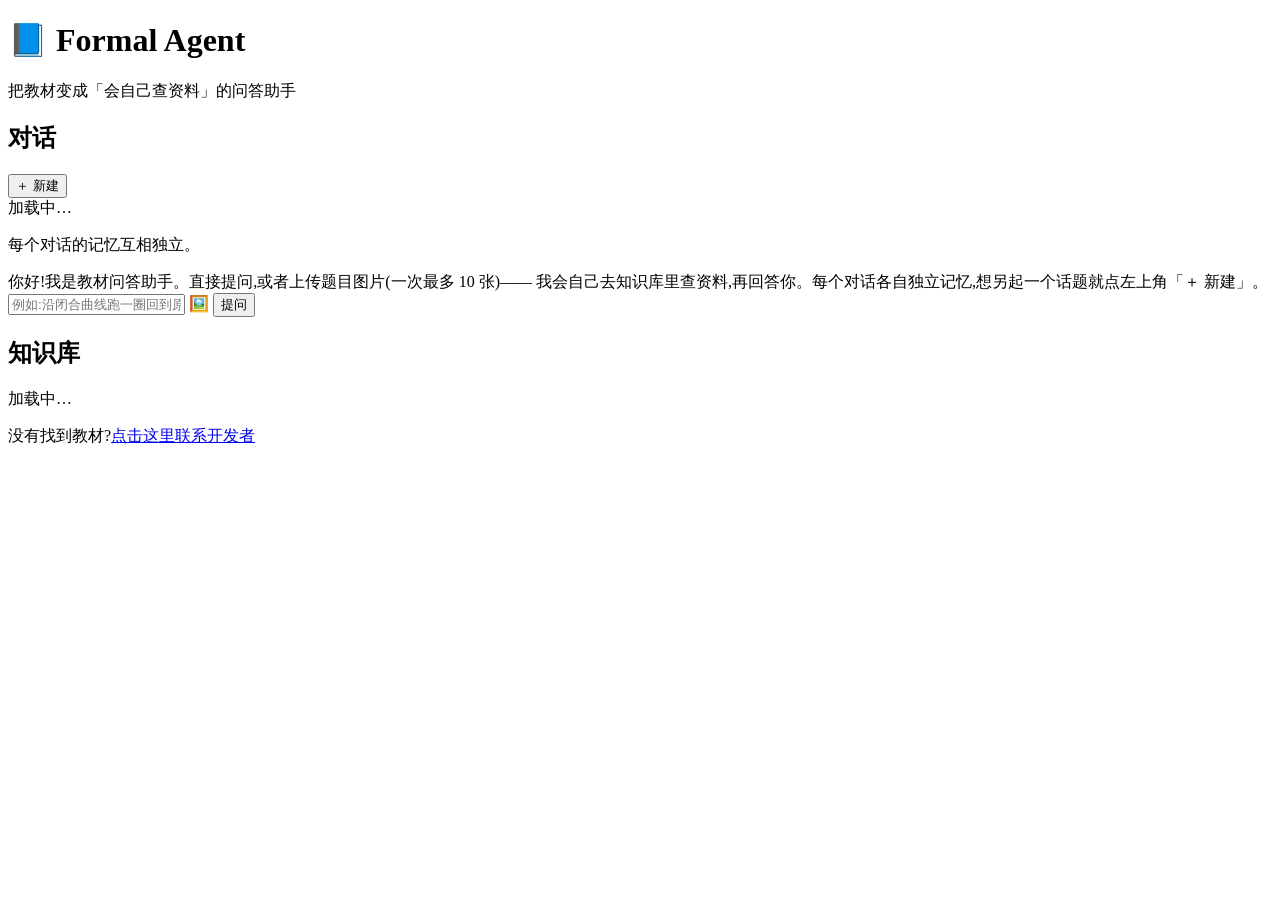
==== src/main/resources/static/index.html @ 7c2a5de9 "feat: 灌库链路升级 + 多会话 + 多轮上下文(短期记忆) 一个「单轮问答 demo」推到「能当产品使」:灌库能完整跑完真书、答案按来源可管、 对话能分栏、模型记得住上一句。  灌库链路(4 件" ====
<!DOCTYPE html>
<html lang="zh-CN">
<head>
    <meta charset="UTF-8">
    <meta name="viewport" content="width=device-width, initial-scale=1">
    <title>Formal Agent · 教材问答</title>
    <link rel="stylesheet" href="/style.css">
</head>
<body>

<header>
    <h1>📘 Formal Agent</h1>
    <p class="sub">把教材变成「会自己查资料」的问答助手</p>
</header>

<main>
    <!-- ==================== 会话栏 ==================== -->
    <aside class="convs card">
        <div class="convs-head">
            <h2>对话</h2>
            <button id="newConv" type="button" class="mini new" title="新建一个对话(记忆独立)">＋ 新建</button>
        </div>
        <div id="convList" class="conv-list">加载中…</div>
        <p class="conv-note muted small">每个对话的记忆互相独立。</p>
    </aside>

    <!-- ==================== 对话区 ==================== -->
    <section class="card chat">
        <div id="messages" class="messages">
            <div class="bubble bot">
                你好!我是教材问答助手。直接提问,或者上传题目图片(一次最多 10 张)—— 我会自己去知识库里查资料,再回答你。每个对话各自独立记忆,想另起一个话题就点左上角「＋ 新建」。
            </div>
        </div>

        <!-- 已选图片的缩略图区:每张右上角的 × 可以自己删掉 -->
        <div id="previews" class="previews" hidden>
            <div id="thumbs" class="thumbs"></div>
            <div class="preview-bar">
                <span id="imgCount" class="muted small">0 / 10</span>
                <span id="previewMsg" class="hint"></span>
                <button id="clearImages" type="button" class="link-btn">清空全部</button>
            </div>
        </div>

        <form id="ask-form" class="composer">
            <input id="question" type="text" placeholder="例如:沿闭合曲线跑一圈回到原点,位移是多少?" autocomplete="off">
            <label class="icon-btn" id="pickLabel" title="上传图片提问(最多 10 张)">
                🖼️<input id="images" type="file" accept="image/*" multiple hidden>
            </label>
            <button id="send" type="submit">提问</button>
        </form>
    </section>

    <!-- ==================== 侧栏 ==================== -->
    <aside class="side">
        <div class="card">
            <h2>知识库</h2>
            <div id="kb" class="muted">加载中…</div>
        </div>

        <div class="card contact-cta">
            <p>没有找到教材?<a class="contact-btn" href="/contact.html">点击这里联系开发者</a></p>
        </div>
    </aside>
</main>

<script src="/app.js"></script>
</body>
</html>
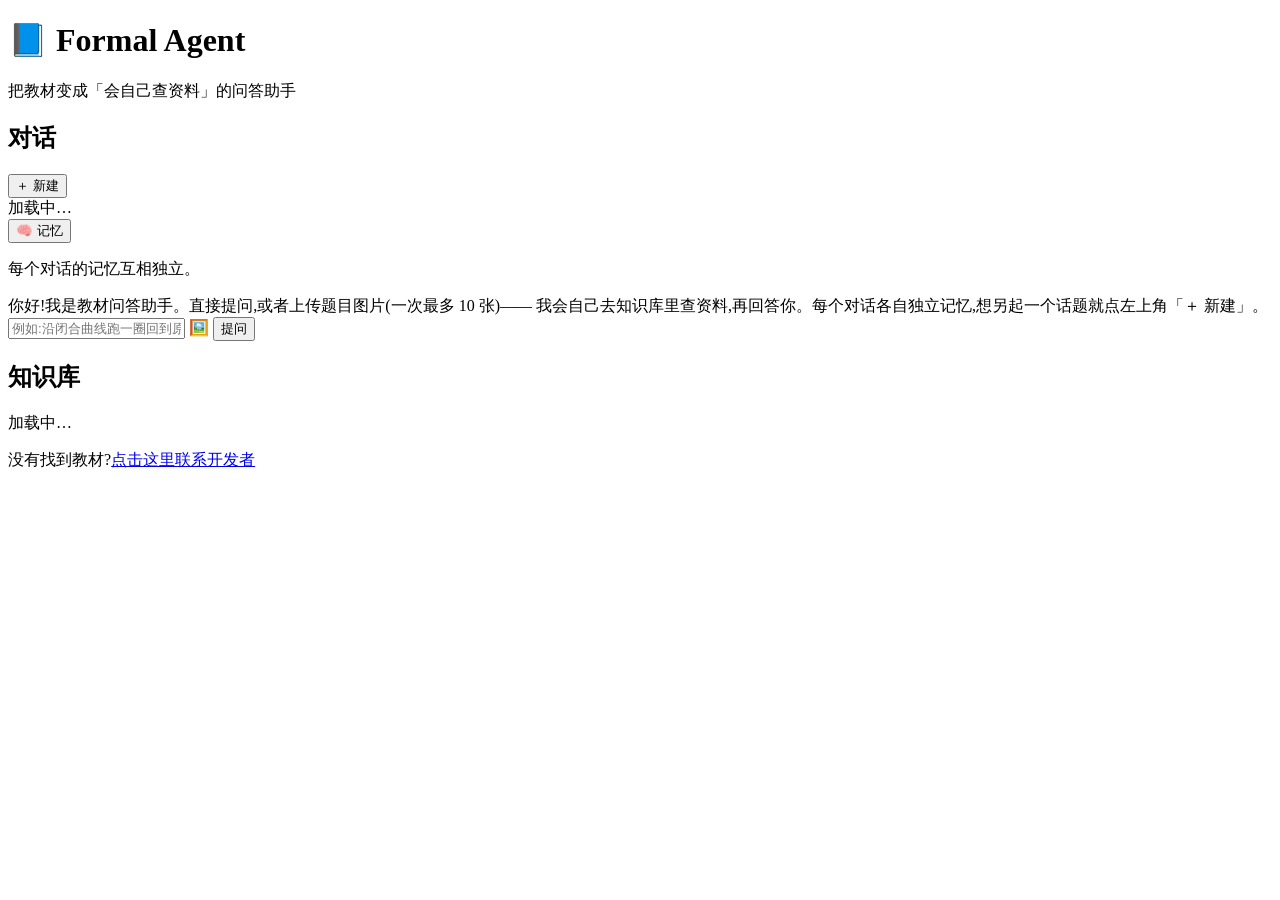
==== commit 7cef5443: "feat:长期记忆 + 记忆治理(向量召回 · 去重合并 · 钉住 · 增删改查导出)" ====
--- a/src/main/resources/static/index.html
+++ b/src/main/resources/static/index.html
@@ -21,6 +21,7 @@
             <button id="newConv" type="button" class="mini new" title="新建一个对话(记忆独立)">＋ 新建</button>
         </div>
         <div id="convList" class="conv-list">加载中…</div>
+        <button id="openMemory" type="button" class="mini mem-btn" title="看看这个对话记住了什么">🧠 记忆</button>
         <p class="conv-note muted small">每个对话的记忆互相独立。</p>
     </aside>
 
@@ -64,6 +65,28 @@
     </aside>
 </main>
 
+<!-- ==================== 长期记忆抽屉 ==================== -->
+<div id="memoryModal" class="modal" hidden>
+    <div class="modal-box card">
+        <div class="modal-head">
+            <h2>🧠 这个对话记住的事</h2>
+            <button id="closeMemory" type="button" class="mini">关闭</button>
+        </div>
+        <p class="mem-tip muted small">
+            助手会在后台把值得记的事攒起来。这里能看见、能改、能删 —— 标了 📌 的不会被自动清理(满了先淘汰最久没用到的那条)。
+        </p>
+        <div class="mem-add">
+            <input id="memText" type="text" placeholder="手动记住一件事,例如:我叫鹏哥,在准备 Java 实习面试" autocomplete="off">
+            <button id="memAdd" type="button">记住</button>
+        </div>
+        <div id="memList" class="mem-list">加载中…</div>
+        <div class="mem-foot">
+            <button id="memExport" type="button" class="mini">导出 JSON</button>
+            <button id="memForgetAll" type="button" class="mini danger">忘掉全部</button>
+        </div>
+    </div>
+</div>
+
 <script src="/app.js"></script>
 </body>
 </html>
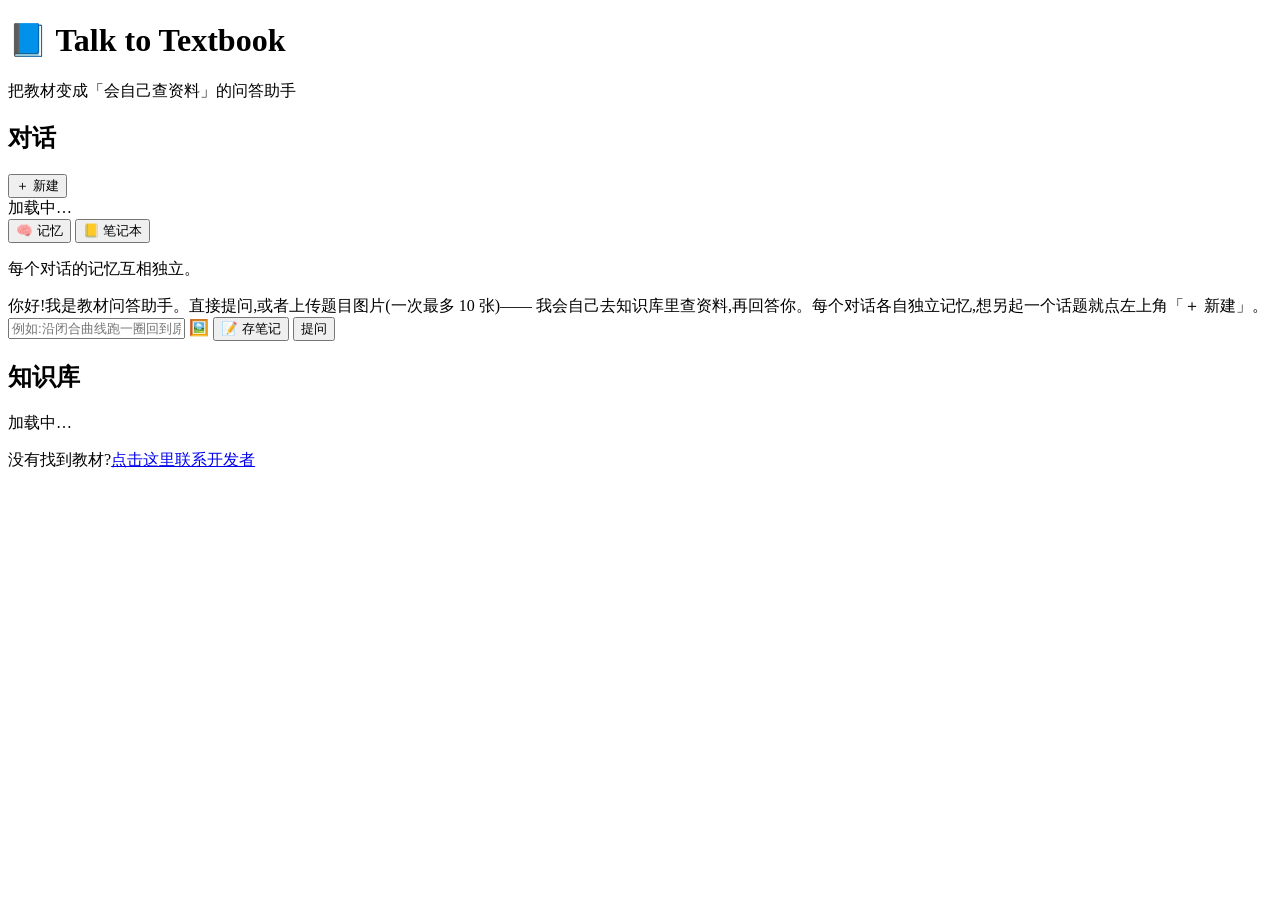
==== commit b922fe65: "feat:存笔记/笔记本 + 评测重标(min-score 0.45) + 项目改名 Talk to Textbook" ====
--- a/src/main/resources/static/index.html
+++ b/src/main/resources/static/index.html
@@ -3,13 +3,15 @@
 <head>
     <meta charset="UTF-8">
     <meta name="viewport" content="width=device-width, initial-scale=1">
-    <title>Formal Agent · 教材问答</title>
+    <title>Talk to Textbook · 教材问答</title>
     <link rel="stylesheet" href="/style.css">
+    <!-- 公式(KaTeX)+ 样式,和字体一起放在本地,断网也能用 -->
+    <link rel="stylesheet" href="/vendor/katex/katex.min.css">
 </head>
 <body>
 
 <header>
-    <h1>📘 Formal Agent</h1>
+    <h1>📘 Talk to Textbook</h1>
     <p class="sub">把教材变成「会自己查资料」的问答助手</p>
 </header>
 
@@ -22,6 +24,7 @@
         </div>
         <div id="convList" class="conv-list">加载中…</div>
         <button id="openMemory" type="button" class="mini mem-btn" title="看看这个对话记住了什么">🧠 记忆</button>
+        <button id="openNotebook" type="button" class="mini mem-btn" title="看存下来的提问和 AI 的相关回答">📒 笔记本</button>
         <p class="conv-note muted small">每个对话的记忆互相独立。</p>
     </aside>
 
@@ -48,7 +51,10 @@
             <label class="icon-btn" id="pickLabel" title="上传图片提问(最多 10 张)">
                 🖼️<input id="images" type="file" accept="image/*" multiple hidden>
             </label>
+            <button id="noteBtn" type="button" class="ghost" title="勾选你问过的问题,存进笔记本">📝 存笔记</button>
+            <button id="noteSave" type="button" hidden>保存 (0)</button>
             <button id="send" type="submit">提问</button>
+            <button id="stop" type="button" class="ghost" hidden title="停止生成">停止</button>
         </form>
     </section>
 
@@ -75,6 +81,11 @@
         <p class="mem-tip muted small">
             助手会在后台把值得记的事攒起来。这里能看见、能改、能删 —— 标了 📌 的不会被自动清理(满了先淘汰最久没用到的那条)。
         </p>
+        <div class="mem-scope">
+            <label for="memScope">🔗 记忆域:</label>
+            <select id="memScope"></select>
+        </div>
+        <p id="memScopeHint" class="muted small mem-scope-hint"></p>
         <div class="mem-add">
             <input id="memText" type="text" placeholder="手动记住一件事,例如:我叫鹏哥,在准备 Java 实习面试" autocomplete="off">
             <button id="memAdd" type="button">记住</button>
@@ -87,6 +98,52 @@
     </div>
 </div>
 
+<!-- ==================== 笔记本(存下来的提问)==================== -->
+<div id="notebookModal" class="modal" hidden>
+    <div class="modal-box card">
+        <div class="modal-head">
+            <h2>📒 笔记本</h2>
+            <button id="closeNotebook" type="button" class="mini">关闭</button>
+        </div>
+        <p class="muted small">
+            你存下来的提问(跨对话汇总)。点一条,看它和 AI 的相关回答。
+        </p>
+        <div id="noteList" class="note-list">加载中…</div>
+        <div class="mem-foot">
+            <button id="noteExport" type="button" class="mini">导出 JSON</button>
+        </div>
+    </div>
+</div>
+
+<!-- ==================== 笔记详情 ==================== -->
+<div id="noteModal" class="modal" hidden>
+    <div class="modal-box card">
+        <div class="modal-head">
+            <h2>📄 笔记</h2>
+            <button id="closeNote" type="button" class="mini">关闭</button>
+        </div>
+        <div id="noteDetail" class="note-detail">加载中…</div>
+    </div>
+</div>
+
+<!-- ==================== 通用对话框(重命名 / 删除确认) ==================== -->
+<div id="uiModal" class="modal" hidden>
+    <div class="modal-box card ui-box">
+        <div class="modal-head">
+            <h2 id="uiTitle">标题</h2>
+            <button id="uiClose" type="button" class="mini">关闭</button>
+        </div>
+        <p id="uiText" class="ui-text muted small" hidden></p>
+        <input id="uiInput" type="text" maxlength="40" autocomplete="off" hidden>
+        <div class="ui-foot">
+            <button id="uiCancel" type="button" class="mini">取消</button>
+            <button id="uiOk" type="button">确定</button>
+        </div>
+    </div>
+</div>
+
+<script src="/vendor/katex/katex.min.js"></script>
+<script src="/vendor/marked.min.js"></script>
 <script src="/app.js"></script>
 </body>
 </html>
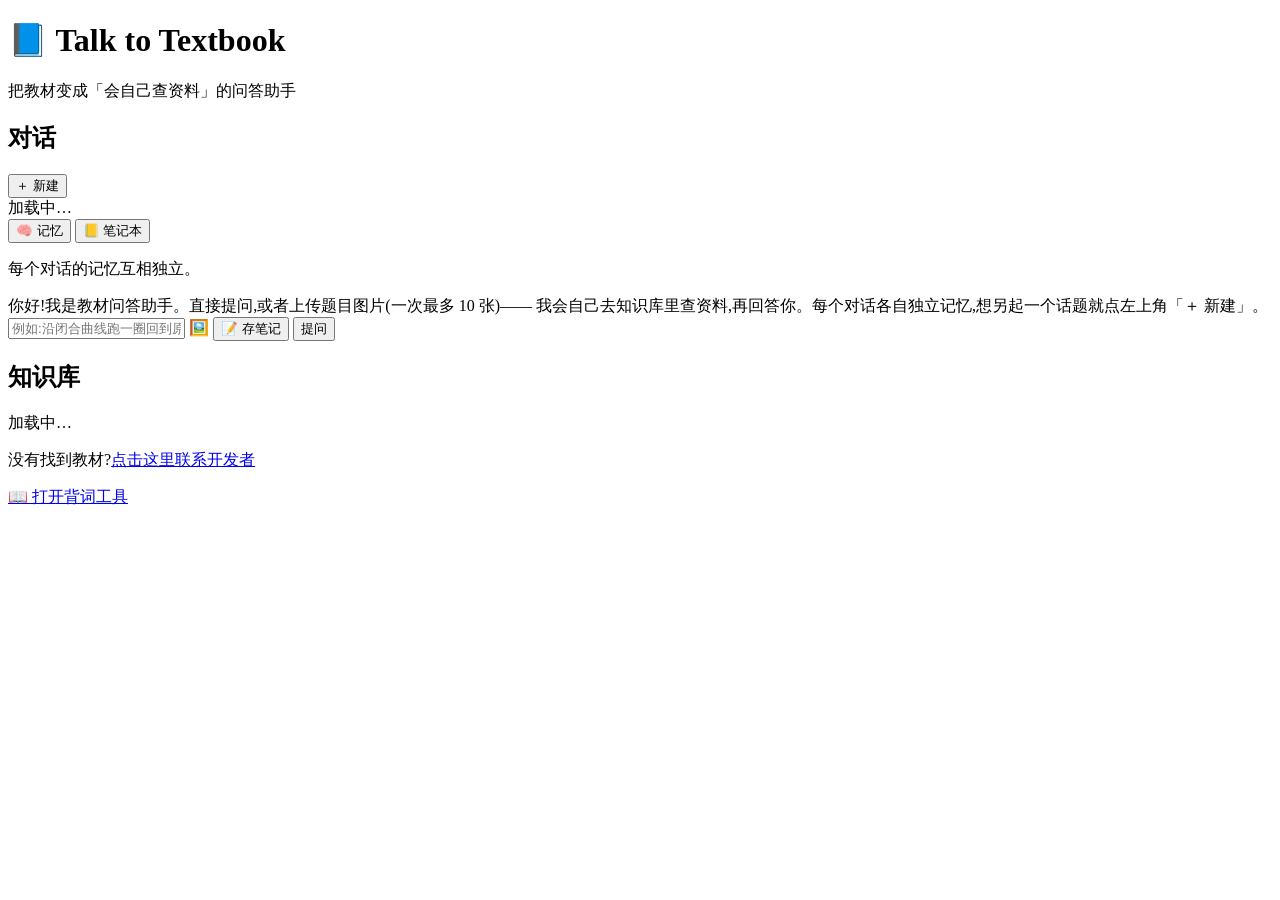
==== commit 1a51da28: "feat(vocab): 背词工具并入独立页面 + REST 接口" ====
--- a/src/main/resources/static/index.html
+++ b/src/main/resources/static/index.html
@@ -67,6 +67,7 @@
 
         <div class="card contact-cta">
             <p>没有找到教材?<a class="contact-btn" href="/contact.html">点击这里联系开发者</a></p>
+            <p class="vocab-cta"><a class="contact-btn vocab-btn" href="/vocab.html">📖 打开背词工具</a></p>
         </div>
     </aside>
 </main>
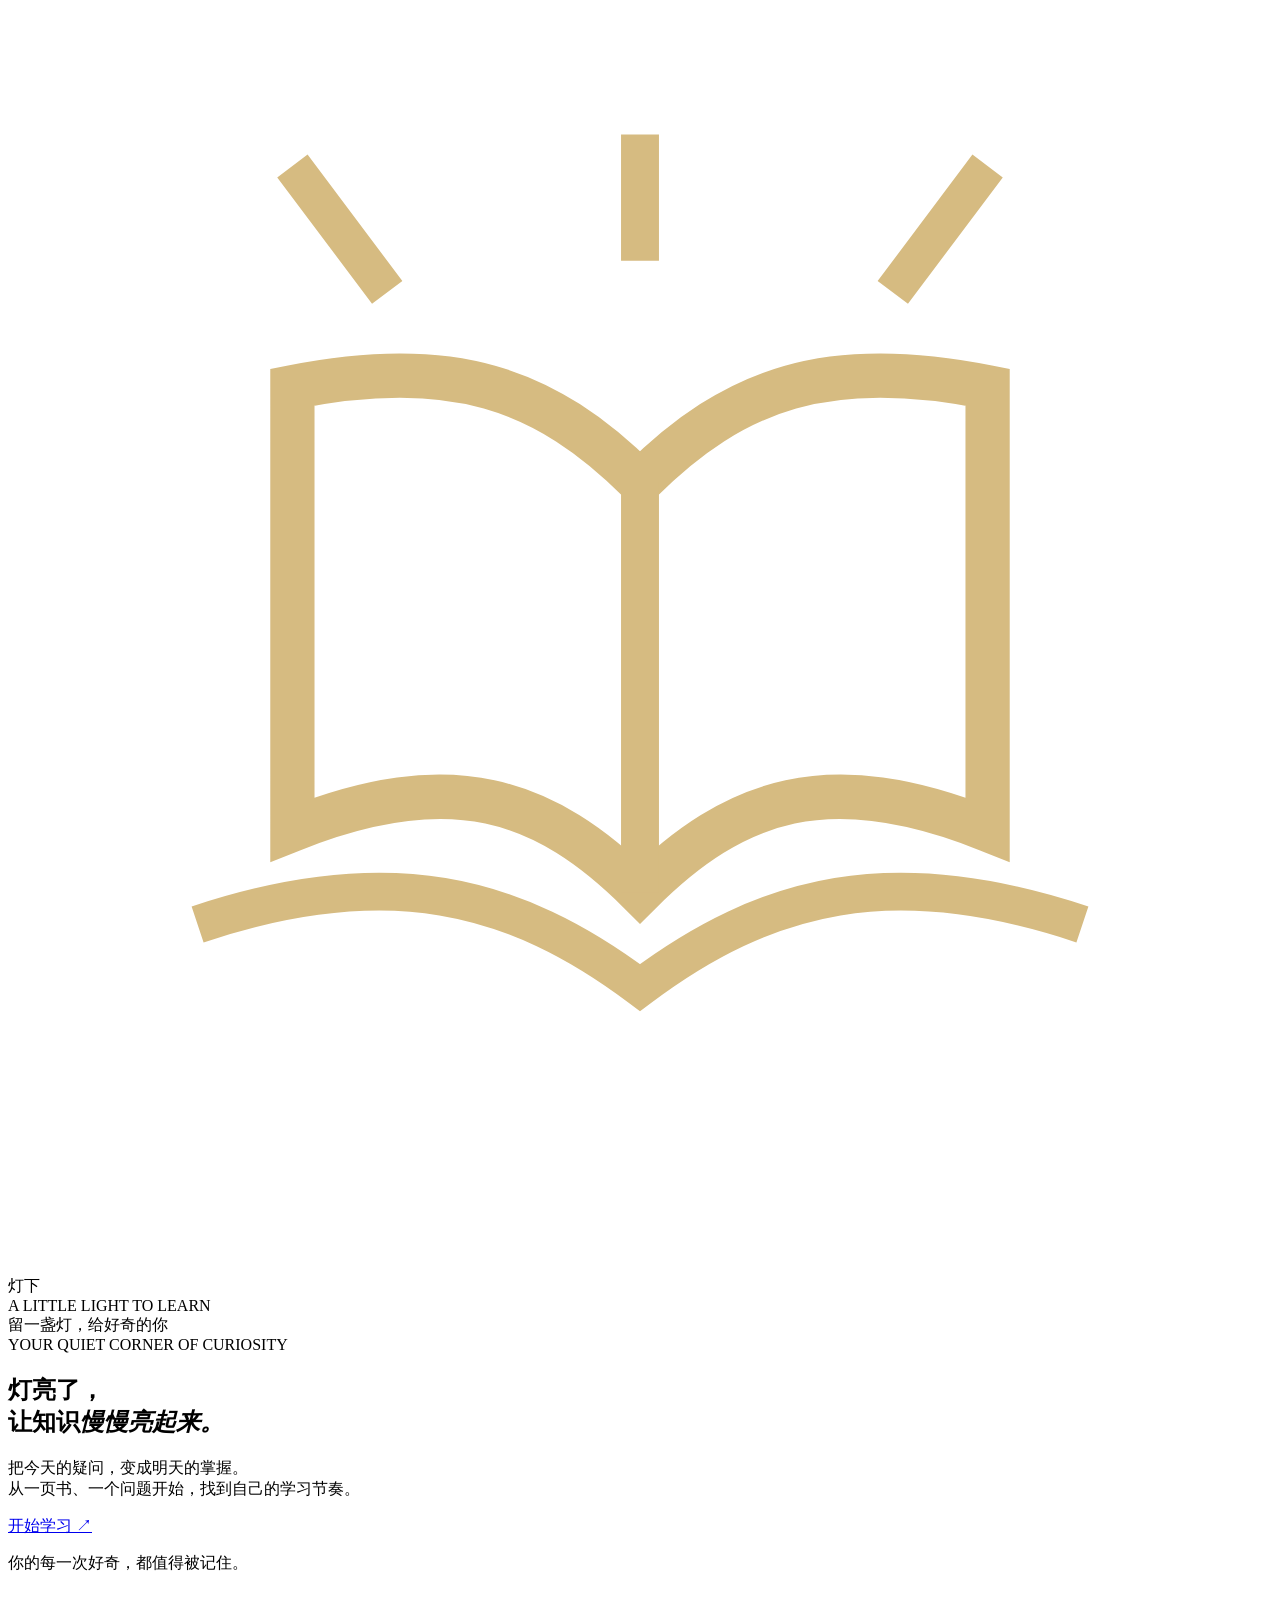
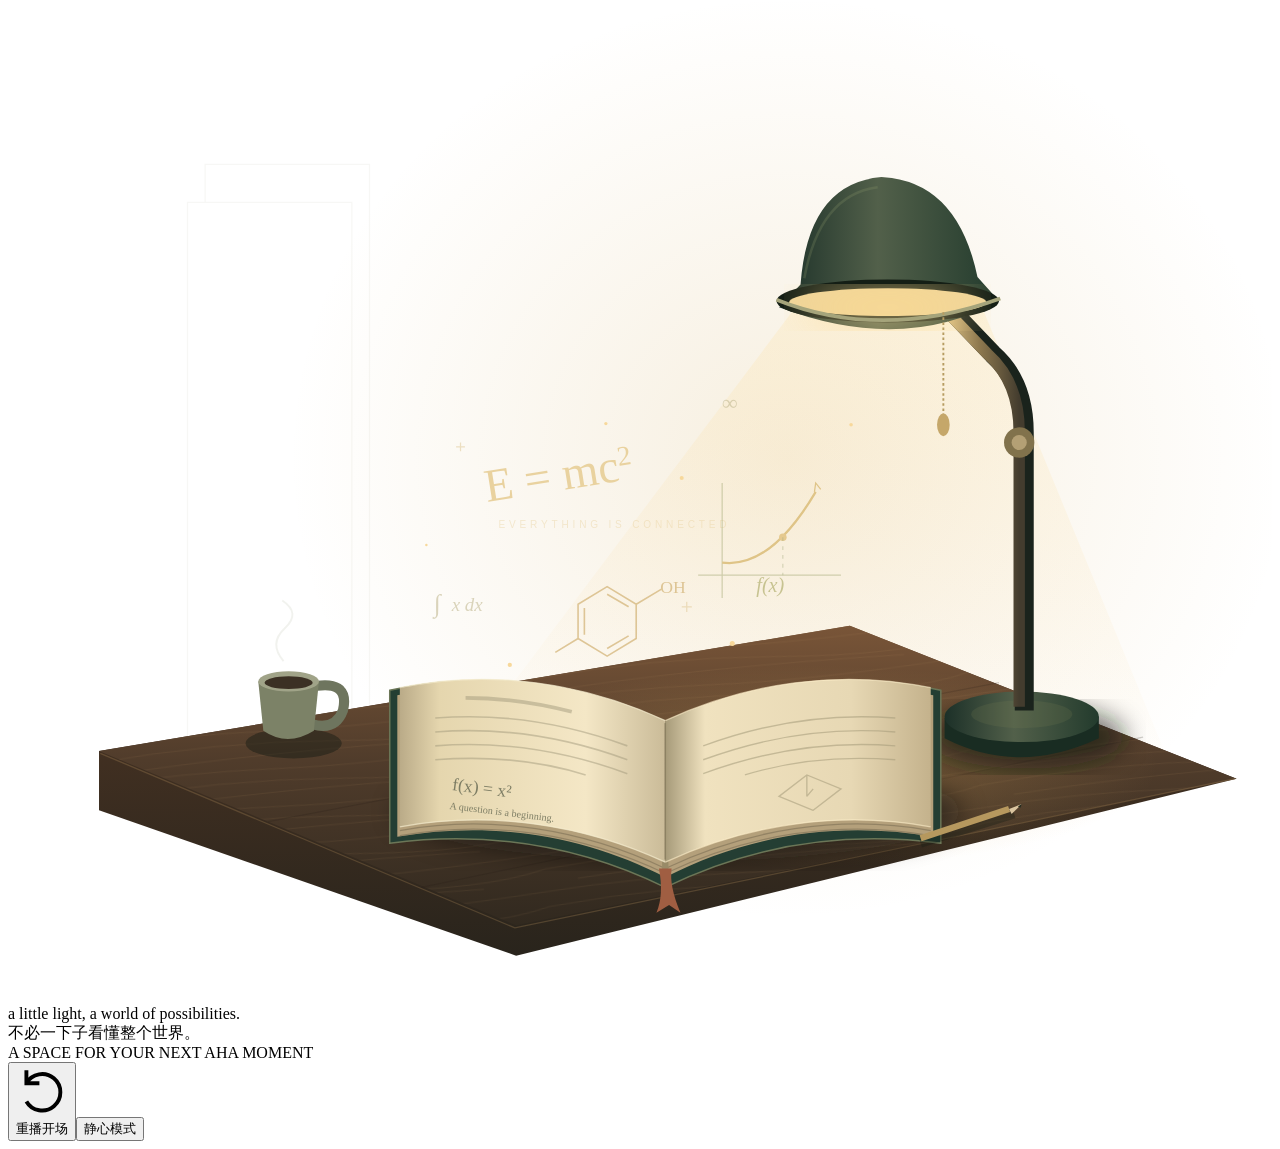
==== commit 6e46d2d4: "feat(deploy): 单用户登录 + 容器化部署 + 备份与资源边界" ====
--- a/src/main/resources/static/index.html
+++ b/src/main/resources/static/index.html
@@ -1,150 +1,73 @@
 <!DOCTYPE html>
 <html lang="zh-CN">
 <head>
-    <meta charset="UTF-8">
-    <meta name="viewport" content="width=device-width, initial-scale=1">
-    <title>Talk to Textbook · 教材问答</title>
-    <link rel="stylesheet" href="/style.css">
-    <!-- 公式(KaTeX)+ 样式,和字体一起放在本地,断网也能用 -->
-    <link rel="stylesheet" href="/vendor/katex/katex.min.css">
+<meta charset="utf-8"><meta name="viewport" content="width=device-width,initial-scale=1">
+<meta name="theme-color" content="#171c19">
+<title>灯下 · Talk to Textbook</title>
+<link rel="stylesheet" href="/welcome.css">
 </head>
 <body>
-
-<header>
-    <h1>📘 Talk to Textbook</h1>
-    <p class="sub">把教材变成「会自己查资料」的问答助手</p>
-</header>
-
+<div class="shell">
+<header><div class="brand"><svg viewBox="0 0 40 40" fill="none" aria-hidden="true"><path d="M9 26c5-2 8-1 11 2 3-3 6-4 11-2V12c-5-1-8 0-11 3-3-3-6-4-11-3z" stroke="#d6bb81" stroke-width="1.4"/><path d="M20 15v13M6 29c6-2 10-1 14 2 4-3 8-4 14-2M20 4v4M9 5l3 4M31 5l-3 4" stroke="#d6bb81" stroke-width="1.2"/></svg><div>灯下<div class="edition">A LITTLE LIGHT TO LEARN</div></div></div><div class="top-note"><span class="dot"></span>留一盏灯，给好奇的你</div></header>
 <main>
-    <!-- ==================== 会话栏 ==================== -->
-    <aside class="convs card">
-        <div class="convs-head">
-            <h2>对话</h2>
-            <button id="newConv" type="button" class="mini new" title="新建一个对话(记忆独立)">＋ 新建</button>
-        </div>
-        <div id="convList" class="conv-list">加载中…</div>
-        <button id="openMemory" type="button" class="mini mem-btn" title="看看这个对话记住了什么">🧠 记忆</button>
-        <button id="openNotebook" type="button" class="mini mem-btn" title="看存下来的提问和 AI 的相关回答">📒 笔记本</button>
-        <p class="conv-note muted small">每个对话的记忆互相独立。</p>
-    </aside>
-
-    <!-- ==================== 对话区 ==================== -->
-    <section class="card chat">
-        <div id="messages" class="messages">
-            <div class="bubble bot">
-                你好!我是教材问答助手。直接提问,或者上传题目图片(一次最多 10 张)—— 我会自己去知识库里查资料,再回答你。每个对话各自独立记忆,想另起一个话题就点左上角「＋ 新建」。
-            </div>
-        </div>
-
-        <!-- 已选图片的缩略图区:每张右上角的 × 可以自己删掉 -->
-        <div id="previews" class="previews" hidden>
-            <div id="thumbs" class="thumbs"></div>
-            <div class="preview-bar">
-                <span id="imgCount" class="muted small">0 / 10</span>
-                <span id="previewMsg" class="hint"></span>
-                <button id="clearImages" type="button" class="link-btn">清空全部</button>
-            </div>
-        </div>
-
-        <form id="ask-form" class="composer">
-            <input id="question" type="text" placeholder="例如:沿闭合曲线跑一圈回到原点,位移是多少?" autocomplete="off">
-            <label class="icon-btn" id="pickLabel" title="上传图片提问(最多 10 张)">
-                🖼️<input id="images" type="file" accept="image/*" multiple hidden>
-            </label>
-            <button id="noteBtn" type="button" class="ghost" title="勾选你问过的问题,存进笔记本">📝 存笔记</button>
-            <button id="noteSave" type="button" hidden>保存 (0)</button>
-            <button id="send" type="submit">提问</button>
-            <button id="stop" type="button" class="ghost" hidden title="停止生成">停止</button>
-        </form>
-    </section>
-
-    <!-- ==================== 侧栏 ==================== -->
-    <aside class="side">
-        <div class="card">
-            <h2>知识库</h2>
-            <div id="kb" class="muted">加载中…</div>
-        </div>
-
-        <div class="card contact-cta">
-            <p>没有找到教材?<a class="contact-btn" href="/contact.html">点击这里联系开发者</a></p>
-            <p class="vocab-cta"><a class="contact-btn vocab-btn" href="/vocab.html">📖 打开背词工具</a></p>
-        </div>
-    </aside>
+<section class="intro" aria-labelledby="welcome-title"><div class="eyebrow">YOUR QUIET CORNER OF CURIOSITY</div><h1 id="welcome-title">灯亮了，<br>让知识<em>慢慢亮起来。</em></h1><p class="subtitle">把今天的疑问，变成明天的掌握。<br>从一页书、一个问题开始，找到自己的学习节奏。</p><div class="entrance"><a class="cta" id="start" href="/study.html">开始学习 <span aria-hidden="true">↗</span></a><p class="small-note">你的每一次好奇，都值得被记住。</p></div></section>
+<div class="scene">
+<svg viewBox="0 0 1000 800" role="img" aria-label="一盏暖色台灯照亮褐色木桌，书页翻开，数学函数、物理和化学公式从书中缓缓浮现。">
+<defs>
+<radialGradient id="ambient"><stop stop-color="#d3aa58" stop-opacity=".19"/><stop offset="1" stop-color="#d3aa58" stop-opacity="0"/></radialGradient>
+<linearGradient id="beam" x1=".6" y1="0" x2=".5" y2="1"><stop stop-color="#ffdc8c" stop-opacity=".20"/><stop offset=".8" stop-color="#f5cb7c" stop-opacity=".025"/><stop offset="1" stop-color="#f5cb7c" stop-opacity="0"/></linearGradient>
+<radialGradient id="pool"><stop stop-color="#dfac5a" stop-opacity=".32"/><stop offset="1" stop-color="#e1ad60" stop-opacity="0"/></radialGradient>
+<linearGradient id="desk" x2="0" y2="1"><stop stop-color="#795538"/><stop offset=".45" stop-color="#503c2b"/><stop offset="1" stop-color="#31291f"/></linearGradient>
+<linearGradient id="deskEdge" x2="0" y2="1"><stop stop-color="#826041"/><stop offset=".2" stop-color="#483323"/><stop offset="1" stop-color="#29241c"/></linearGradient>
+<linearGradient id="green"><stop stop-color="#1c3028"/><stop offset=".45" stop-color="#52604a"/><stop offset="1" stop-color="#233b2d"/></linearGradient>
+<linearGradient id="brass"><stop stop-color="#625039"/><stop offset=".4" stop-color="#d3b87e"/><stop offset=".65" stop-color="#8e794f"/><stop offset="1" stop-color="#433c2e"/></linearGradient>
+<linearGradient id="leftPaper"><stop stop-color="#baab88"/><stop offset=".15" stop-color="#e5d6ae"/><stop offset=".7" stop-color="#f4e7c6"/><stop offset="1" stop-color="#cabb98"/></linearGradient>
+<linearGradient id="rightPaper"><stop stop-color="#a69a79"/><stop offset=".15" stop-color="#f0e2bf"/><stop offset=".7" stop-color="#e7d8b4"/><stop offset="1" stop-color="#c4b28c"/></linearGradient>
+<filter id="blur"><feGaussianBlur stdDeviation="19"/></filter><filter id="shadow"><feGaussianBlur stdDeviation="10"/></filter>
+<pattern id="wood" width="350" height="30" patternUnits="userSpaceOnUse" patternTransform="rotate(-6)"><path d="M0 4Q70 0 150 5T350 4M0 16Q100 8 200 18T350 16M25 26Q140 20 300 27" stroke="#c99b66" stroke-width=".6" opacity=".12" fill="none"/></pattern>
+</defs>
+<!-- Light and room -->
+<ellipse class="light" cx="617" cy="370" rx="395" ry="365" fill="url(#ambient)"/>
+<path d="M142 595V168h130v401M156 168v-30h130v427" stroke="#8b9372" opacity=".07" fill="none"/>
+<path class="light" d="M620 255 315 661 923 622 769 247Z" fill="url(#beam)"/>
+<!-- Solid wood tabletop -->
+<g class="ground"><path d="m72 602 594-99 306 121-570 140L72 649Z" fill="url(#deskEdge)"/><path d="m72 602 594-99 306 121-570 116Z" fill="url(#desk)"/><path d="m72 602 594-99 306 121-570 116Z" fill="url(#wood)"/><path d="m73 604 328 138 570-118" stroke="#c29a66" opacity=".25" fill="none"/><path d="m206 658 578-110M327 710l571-119" stroke="#231b16" opacity=".2" fill="none"/><ellipse class="light" cx="631" cy="614" rx="279" ry="80" fill="url(#pool)"/><ellipse cx="531" cy="650" rx="224" ry="39" fill="#0c110e" opacity=".5" filter="url(#shadow)"/></g>
+<!-- Lamp foot and brass arm -->
+<ellipse cx="805" cy="591" rx="79" ry="25" fill="#0b120d" opacity=".6" filter="url(#shadow)"/>
+<path d="M741 576q64-35 122-1v17q-64 30-122 0Z" fill="#192c22"/><ellipse cx="802" cy="575" rx="61" ry="20" fill="url(#green)"/><ellipse cx="802" cy="573" rx="40" ry="11" fill="#7b8055" opacity=".18"/>
+<path d="M804 570V350q0-40-25-62l-66-69" fill="none" stroke="#1a231c" stroke-width="15"/><path d="M800 567V350q0-40-25-62l-66-69" fill="none" stroke="url(#brass)" stroke-width="9"/><circle cx="800" cy="358" r="12" fill="#81724c"/><circle cx="800" cy="358" r="6" fill="#b4a075"/>
+<!-- Lamp shade -->
+<path d="M627 233q6-80 64-85 60 3 76 79l17 19q-76 42-174 5Z" fill="url(#green)"/><path d="M630 228q12-66 58-72" stroke="#8e9d6d" stroke-width="2" opacity=".23" fill="none"/><ellipse cx="696" cy="246" rx="88" ry="17" fill="#141e15"/><ellipse class="bulb" cx="696" cy="247" rx="78" ry="11" fill="#efd499"/><ellipse class="light" cx="696" cy="251" rx="68" ry="15" fill="#ffdd91" opacity=".7" filter="url(#blur)"/><path d="M608 245q83 33 177-1" stroke="#a5a47b" stroke-width="3" fill="none"/>
+<g class="lamp-control" tabindex="0" role="button" aria-label="拉动灯绳，开关台灯" aria-pressed="true"><title>点击灯绳，开 / 关灯</title><rect x="719" y="264" width="46" height="112" fill="transparent"/><g class="pull"><path d="M740 255v83" stroke="#b69c61" stroke-width="1.5" stroke-dasharray="2 2"/><ellipse class="pull-knob" cx="740" cy="344" rx="5" ry="9" fill="#c5a76a"/></g></g>
+<!-- Book cover, page block, binding -->
+<path d="M302 554Q413 530 520 580Q627 530 738 554L738 675Q622 660 520 710Q418 660 302 675Z" fill="#243e33" stroke="#6b7657" stroke-width="1.2"/>
+<path d="M308 558Q416 537 520 582Q624 537 732 558L732 670C656 657 584 669 520 702C456 669 384 657 308 670Z" fill="#b4a07b"/>
+<g fill="none" stroke="#796c52" opacity=".55" stroke-width="1"><path d="M310 665C382 652 455 664 520 695C585 664 658 652 730 665M310 669C382 656 455 668 520 699C585 668 658 656 730 669"/></g>
+<path d="M520 582V701" stroke="#998b68" stroke-width="5" fill="none"/>
+<path d="M515 695q4 21-2 35l10-6 9 6q-9-21-7-35Z" fill="#a05e42"/>
+<g class="book-open"><path d="M310 552C382 537 455 548 520 578L520 690C455 660 382 649 310 662Z" fill="url(#leftPaper)"/><path d="M310 552C382 537 455 548 520 578M310 662C382 649 455 660 520 690" stroke="#f6edcf" fill="none" opacity=".7"/>
+<g stroke="#9c9477" opacity=".45" fill="none" stroke-width="1.3"><path d="M338 576Q414 570 490 598M338 587Q414 581 490 609M338 598Q414 592 490 620M338 609Q402 604 457 621"/><path d="M362 560Q403 560 446 571" stroke-width="3"/></g><g transform="translate(351 633) rotate(7)" fill="#7d7d64" font-family="Georgia,serif"><text font-size="14">f(x) = x²</text><text y="15" font-size="8">A question is a beginning.</text></g></g>
+<path d="M730 552C658 537 585 548 520 578L520 690C585 660 658 649 730 662Z" fill="url(#rightPaper)"/>
+<path d="M730 552C658 537 585 548 520 578M730 662C658 649 585 660 520 690" stroke="#fff1cc" fill="none" opacity=".6"/>
+<g stroke="#a59b7a" opacity=".55" stroke-width="1.1" fill="none"><path d="M702 576Q626 570 550 598M702 587Q626 581 550 609M702 598Q626 592 550 620M702 609Q638 604 583 621"/><path d="m610 638 22-17 27 11-22 17Zm22-17v17m-22 0 27 11m0-17-5 6"/></g><path d="M520 580V688" stroke="#8c8162" stroke-width="1.2"/>
+<g class="turning-page" visibility="hidden" aria-hidden="true">
+<path id="leaf-paper" fill="url(#rightPaper)" stroke="#f4e5c2" stroke-width=".7"/>
+<path id="leaf-lines" stroke="#9c9477" opacity=".45" stroke-width="1.2" fill="none"/>
+<path id="leaf-edge" stroke="#fff3d5" stroke-width=".9" opacity=".65" fill="none"/>
+</g>
+<!-- A pencil and a quiet cup -->
+<path d="m722 675 74-23" stroke="#151c14" stroke-width="7" opacity=".35"/><path d="m722 671 70-23" stroke="#b6985e" stroke-width="5"/><path d="m792 648 10-4-8 8" fill="#dac5a0"/><path d="m799 646 3-2-1 3" fill="#252c20"/>
+<ellipse cx="226" cy="596" rx="38" ry="12" fill="#0c160f" opacity=".4"/><path d="M237 552q34-8 28 18-6 16-24 11" fill="none" stroke="#6e755e" stroke-width="8"/><path d="M198 547h48l-4 39q-21 13-40 0Z" fill="#7c8267"/><ellipse cx="222" cy="547" rx="24" ry="8" fill="#a0a388"/><ellipse cx="222" cy="548" rx="19" ry="5" fill="#3b3024"/><path d="M218 531q-12-14 1-26t-2-22" stroke="#b3b5a0" stroke-width="1.5" fill="none" opacity=".18"/>
+<!-- Ideas emerging from the open book -->
+<g class="formula" style="--delay:2.3s"><g class="float" fill="#e9d29f" font-family="Georgia,serif"><text x="379" y="405" font-size="37" transform="rotate(-9 379 405)">E = mc<tspan baseline-shift="super" font-size="22">2</tspan></text><text x="388" y="426" font-family="sans-serif" font-size="8" letter-spacing="3" opacity=".45">EVERYTHING IS CONNECTED</text></g></g>
+<g class="formula" style="--delay:2.65s"><g class="float" style="--drift:-2s"><path d="M546 463h113M565 481V390" stroke="#b5b78a" stroke-width="1" opacity=".6"/><path d="M565 453q38 5 74-56" stroke="#dfc487" stroke-width="1.8" fill="none"/><path d="m638 397 1-7 4 5" stroke="#dfc487" fill="none"/><text x="592" y="476" fill="#c7c391" font-size="16" font-family="Georgia,serif" font-style="italic">f(x)</text><circle cx="613" cy="433" r="3" fill="#e5c98f"/><path d="M613 433v30" stroke="#a6ad81" stroke-dasharray="3 4" opacity=".4"/></g></g>
+<g class="formula" style="--delay:2.9s"><g class="float" style="--drift:-4s" stroke="#d7ba82" fill="none" stroke-width="1.3" opacity=".8"><path d="m451 486 23-14 23 14v27l-23 14-23-14Zm5 3v21m18 11 17-10m-17-33 17 10M497 486l20-12M451 513l-18 11"/><text x="516" y="477" stroke="none" fill="#d7ba82" font-size="14" font-family="Georgia,serif">OH</text></g></g>
+<g class="formula" style="--delay:3s" fill="#c3ba93" font-family="Georgia,serif" font-style="italic" opacity=".6"><text x="337" y="492" font-size="20">∫</text><text x="351" y="491" font-size="15">x dx</text><text x="565" y="332" font-size="17">∞</text></g>
+<g class="light" fill="#f7d89b"><circle class="dust" cx="397" cy="534" r="1.7"/><circle class="dust" cx="533" cy="386" r="1.6" style="animation-delay:-2s"/><circle class="dust" cx="667" cy="344" r="1.4"/><circle class="dust" cx="573" cy="517" r="2" style="animation-delay:-3s"/><circle class="dust" cx="331" cy="439" r="1"/><circle class="dust" cx="473" cy="343" r="1.3"/><path d="M537 484v8m-4-4h8M358 358v7m-3.5-3.5h7" stroke="#dec58f" stroke-width="1" opacity=".5"/></g>
+</svg><div class="scene-note">a little light, a world of possibilities.</div></div>
 </main>
-
-<!-- ==================== 长期记忆抽屉 ==================== -->
-<div id="memoryModal" class="modal" hidden>
-    <div class="modal-box card">
-        <div class="modal-head">
-            <h2>🧠 这个对话记住的事</h2>
-            <button id="closeMemory" type="button" class="mini">关闭</button>
-        </div>
-        <p class="mem-tip muted small">
-            助手会在后台把值得记的事攒起来。这里能看见、能改、能删 —— 标了 📌 的不会被自动清理(满了先淘汰最久没用到的那条)。
-        </p>
-        <div class="mem-scope">
-            <label for="memScope">🔗 记忆域:</label>
-            <select id="memScope"></select>
-        </div>
-        <p id="memScopeHint" class="muted small mem-scope-hint"></p>
-        <div class="mem-add">
-            <input id="memText" type="text" placeholder="手动记住一件事,例如:我叫鹏哥,在准备 Java 实习面试" autocomplete="off">
-            <button id="memAdd" type="button">记住</button>
-        </div>
-        <div id="memList" class="mem-list">加载中…</div>
-        <div class="mem-foot">
-            <button id="memExport" type="button" class="mini">导出 JSON</button>
-            <button id="memForgetAll" type="button" class="mini danger">忘掉全部</button>
-        </div>
-    </div>
+<footer><div class="footer-left"><span class="footer-line"></span><span>不必一下子看懂整个世界。</span></div><span class="label">A SPACE FOR YOUR NEXT AHA MOMENT</span><div class="actions"><button class="text-button" id="replay"><svg viewBox="0 0 20 20" fill="none" stroke="currentColor"><path d="M4 7a7 7 0 1 1 0 7M4 2v5h5" stroke-width="1.5"/></svg>重播开场</button><button class="text-button" id="motion" aria-pressed="false">静心模式</button></div></footer>
 </div>
-
-<!-- ==================== 笔记本(存下来的提问)==================== -->
-<div id="notebookModal" class="modal" hidden>
-    <div class="modal-box card">
-        <div class="modal-head">
-            <h2>📒 笔记本</h2>
-            <button id="closeNotebook" type="button" class="mini">关闭</button>
-        </div>
-        <p class="muted small">
-            你存下来的提问(跨对话汇总)。点一条,看它和 AI 的相关回答。
-        </p>
-        <div id="noteList" class="note-list">加载中…</div>
-        <div class="mem-foot">
-            <button id="noteExport" type="button" class="mini">导出 JSON</button>
-        </div>
-    </div>
-</div>
-
-<!-- ==================== 笔记详情 ==================== -->
-<div id="noteModal" class="modal" hidden>
-    <div class="modal-box card">
-        <div class="modal-head">
-            <h2>📄 笔记</h2>
-            <button id="closeNote" type="button" class="mini">关闭</button>
-        </div>
-        <div id="noteDetail" class="note-detail">加载中…</div>
-    </div>
-</div>
-
-<!-- ==================== 通用对话框(重命名 / 删除确认) ==================== -->
-<div id="uiModal" class="modal" hidden>
-    <div class="modal-box card ui-box">
-        <div class="modal-head">
-            <h2 id="uiTitle">标题</h2>
-            <button id="uiClose" type="button" class="mini">关闭</button>
-        </div>
-        <p id="uiText" class="ui-text muted small" hidden></p>
-        <input id="uiInput" type="text" maxlength="40" autocomplete="off" hidden>
-        <div class="ui-foot">
-            <button id="uiCancel" type="button" class="mini">取消</button>
-            <button id="uiOk" type="button">确定</button>
-        </div>
-    </div>
-</div>
-
-<script src="/vendor/katex/katex.min.js"></script>
-<script src="/vendor/marked.min.js"></script>
-<script src="/app.js"></script>
+<script src="/welcome.js" defer></script>
 </body>
 </html>
